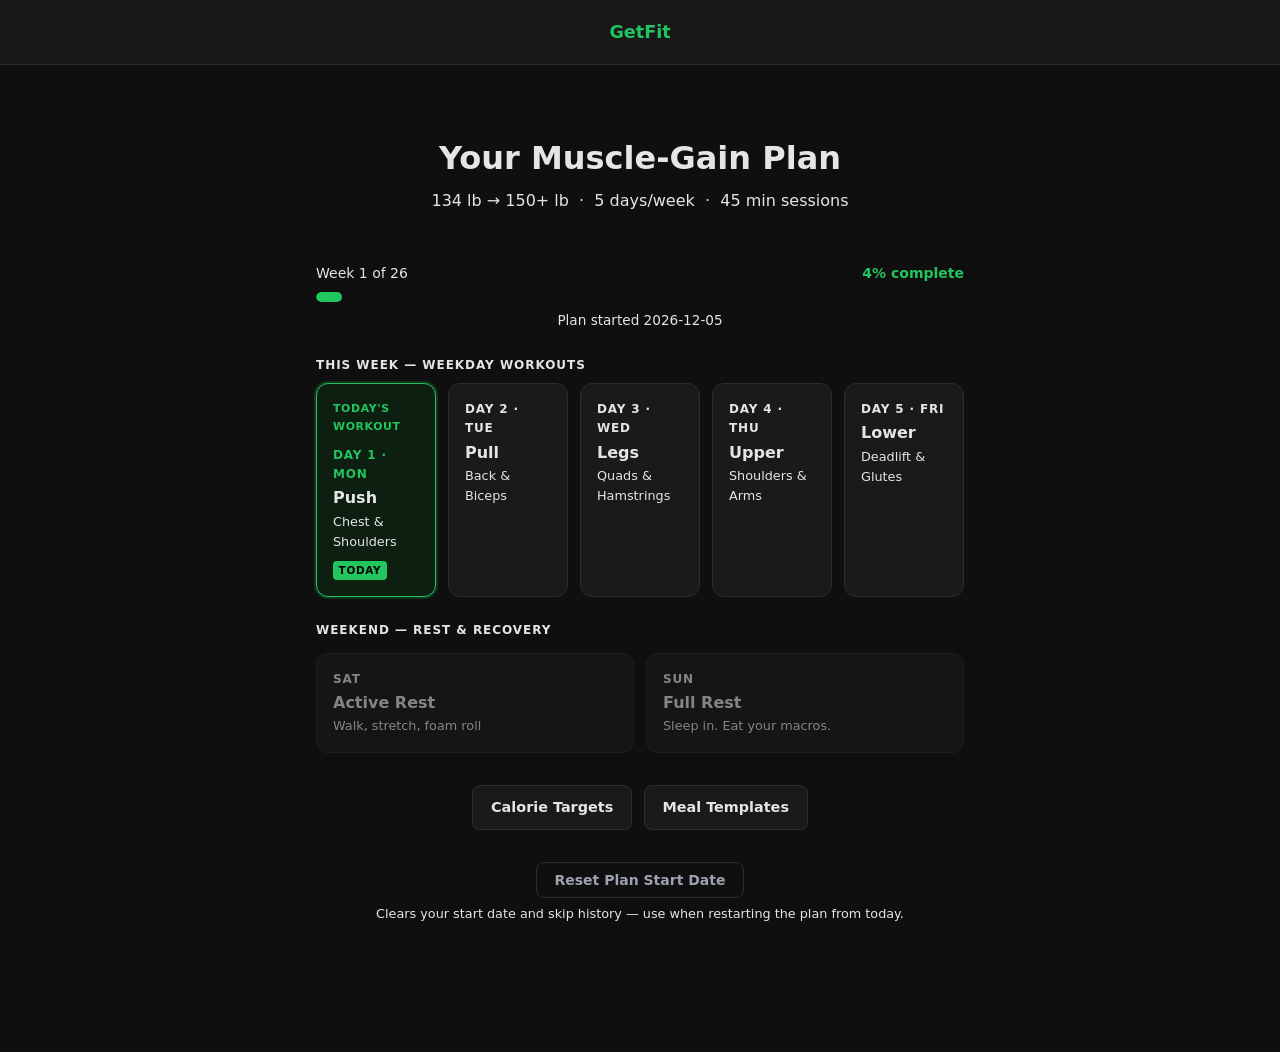
==== workouts/index.html @ 431357a0 "Merge pull request #1 from PrashantKrs/claude/muscle-gain-workout-plan-ra5Ww Muscle-gain workout pla" ====
<!DOCTYPE html>
<html lang="en">
<head>
  <meta charset="UTF-8">
  <meta name="viewport" content="width=device-width, initial-scale=1.0">
  <title>GetFit — Weekly Schedule</title>
  <link rel="stylesheet" href="../assets/style.css">
  <style>
    .hero {
      text-align: center;
      padding: 2.5rem 1rem 1.5rem;
    }
    .hero h1 {
      font-size: 2rem;
      font-weight: 800;
      margin: 0 0 .25rem;
    }
    .hero p {
      color: var(--text-muted);
      margin: 0;
    }
    .progress-section {
      max-width: 680px;
      margin: 1.5rem auto;
      padding: 0 1rem;
    }
    .progress-header {
      display: flex;
      justify-content: space-between;
      align-items: baseline;
      margin-bottom: .5rem;
      font-size: .875rem;
      color: var(--text-muted);
    }
    .progress-bar {
      background: var(--surface-2);
      border-radius: 999px;
      height: 10px;
      overflow: hidden;
    }
    .progress-fill {
      background: var(--accent);
      height: 100%;
      border-radius: 999px;
      transition: width .4s ease;
    }
    .week-label {
      font-size: .75rem;
      text-transform: uppercase;
      letter-spacing: .08em;
      color: var(--text-muted);
      font-weight: 600;
      max-width: 680px;
      margin: 1.5rem auto .5rem;
      padding: 0 1rem;
    }
    .week-grid {
      display: grid;
      grid-template-columns: repeat(5, 1fr);
      gap: .75rem;
      max-width: 680px;
      margin: 0 auto;
      padding: 0 1rem;
    }
    @media (max-width: 520px) {
      .week-grid {
        grid-template-columns: 1fr 1fr;
      }
    }
    .day-card {
      background: var(--surface);
      border: 1px solid var(--border);
      border-radius: 12px;
      padding: 1rem;
      text-decoration: none;
      color: var(--text);
      display: flex;
      flex-direction: column;
      gap: .25rem;
      transition: border-color .2s, transform .15s;
    }
    .day-card:hover {
      border-color: var(--accent);
      transform: translateY(-2px);
    }
    .day-card.today {
      border-color: var(--accent);
      box-shadow: 0 0 0 2px rgba(34,197,94,.2);
    }
    .day-card.today .card-day-num {
      color: var(--accent);
    }
    .day-card.rest-card {
      opacity: .55;
      cursor: default;
      pointer-events: none;
    }
    .card-day-num {
      font-size: .75rem;
      font-weight: 700;
      text-transform: uppercase;
      letter-spacing: .07em;
      color: var(--text-muted);
    }
    .card-day-name {
      font-size: 1rem;
      font-weight: 700;
      line-height: 1.2;
    }
    .card-split {
      font-size: .8rem;
      color: var(--text-muted);
    }
    .today-badge {
      display: inline-block;
      font-size: .65rem;
      font-weight: 700;
      text-transform: uppercase;
      letter-spacing: .07em;
      background: var(--accent);
      color: #000;
      border-radius: 4px;
      padding: .1rem .35rem;
      margin-top: .25rem;
      align-self: flex-start;
    }
    .weekend-grid {
      display: grid;
      grid-template-columns: 1fr 1fr;
      gap: .75rem;
      max-width: 680px;
      margin: .75rem auto 0;
      padding: 0 1rem;
    }
    .links-row {
      display: flex;
      gap: .75rem;
      flex-wrap: wrap;
      justify-content: center;
      max-width: 680px;
      margin: 2rem auto 0;
      padding: 0 1rem;
    }
    .links-row a {
      background: var(--surface);
      border: 1px solid var(--border);
      border-radius: 8px;
      padding: .6rem 1.1rem;
      color: var(--text);
      text-decoration: none;
      font-size: .9rem;
      font-weight: 600;
      transition: border-color .2s;
    }
    .links-row a:hover {
      border-color: var(--accent);
    }
    .reset-row {
      text-align: center;
      max-width: 680px;
      margin: 2rem auto 3rem;
      padding: 0 1rem;
    }
    .reset-row p {
      font-size: .8rem;
      color: var(--text-muted);
      margin: .4rem 0 0;
    }
    #plan-start-info {
      font-size: .85rem;
      color: var(--text-muted);
      text-align: center;
      margin: .5rem 0 0;
    }
  </style>
</head>
<body>

<nav class="site-nav" style="justify-content:center">
  <a class="nav-home" href="index.html" style="font-weight:800;font-size:1.1rem">GetFit</a>
</nav>

<div class="page">
  <div class="hero">
    <h1>Your Muscle-Gain Plan</h1>
    <p>134 lb → 150+ lb &nbsp;·&nbsp; 5 days/week &nbsp;·&nbsp; 45 min sessions</p>
  </div>

  <div class="progress-section">
    <div class="progress-header">
      <span id="progress-lbl">Week 1 of 26</span>
      <span style="color:var(--accent);font-weight:700">0% complete</span>
    </div>
    <div class="progress-bar"><div class="progress-fill" id="progress-fill" style="width:0%"></div></div>
    <p id="plan-start-info"></p>
  </div>

  <p class="week-label">This Week — Weekday Workouts</p>

  <div class="week-grid">
    <a class="day-card" data-day="1" href="day1-push.html">
      <span class="card-day-num">Day 1 · Mon</span>
      <span class="card-day-name">Push</span>
      <span class="card-split">Chest &amp; Shoulders</span>
    </a>
    <a class="day-card" data-day="2" href="day2-pull.html">
      <span class="card-day-num">Day 2 · Tue</span>
      <span class="card-day-name">Pull</span>
      <span class="card-split">Back &amp; Biceps</span>
    </a>
    <a class="day-card" data-day="3" href="day3-legs.html">
      <span class="card-day-num">Day 3 · Wed</span>
      <span class="card-day-name">Legs</span>
      <span class="card-split">Quads &amp; Hamstrings</span>
    </a>
    <a class="day-card" data-day="4" href="day4-upper.html">
      <span class="card-day-num">Day 4 · Thu</span>
      <span class="card-day-name">Upper</span>
      <span class="card-split">Shoulders &amp; Arms</span>
    </a>
    <a class="day-card" data-day="5" href="day5-lower.html">
      <span class="card-day-num">Day 5 · Fri</span>
      <span class="card-day-name">Lower</span>
      <span class="card-split">Deadlift &amp; Glutes</span>
    </a>
  </div>

  <p class="week-label">Weekend — Rest &amp; Recovery</p>
  <div class="weekend-grid">
    <div class="day-card rest-card">
      <span class="card-day-num">Sat</span>
      <span class="card-day-name">Active Rest</span>
      <span class="card-split">Walk, stretch, foam roll</span>
    </div>
    <div class="day-card rest-card">
      <span class="card-day-num">Sun</span>
      <span class="card-day-name">Full Rest</span>
      <span class="card-split">Sleep in. Eat your macros.</span>
    </div>
  </div>

  <div class="links-row">
    <a href="../nutrition/calorie-targets.html">Calorie Targets</a>
    <a href="../nutrition/meal-templates.html">Meal Templates</a>
  </div>

  <div class="reset-row">
    <button class="btn btn-ghost" id="btn-reset">Reset Plan Start Date</button>
    <p>Clears your start date and skip history — use when restarting the plan from today.</p>
  </div>
</div>

<script src="../assets/tracker.js"></script>
<script>
  (function () {
    var startKey = 'getfit_start_date';
    var skipKey  = 'getfit_skips';

    function todayISO() {
      return new Date().toISOString().slice(0, 10);
    }

    function getStart() {
      var s = localStorage.getItem(startKey);
      if (!s) { s = todayISO(); localStorage.setItem(startKey, s); }
      return s;
    }

    function getSkips() {
      try { return JSON.parse(localStorage.getItem(skipKey) || '[]'); } catch(e) { return []; }
    }

    function todayWorkoutDay() {
      var start = new Date(getStart() + 'T00:00:00');
      var now   = new Date(todayISO() + 'T00:00:00');
      var calDays = Math.floor((now - start) / 86400000);
      var effective = Math.max(0, calDays - getSkips().length);
      return (effective % 5) + 1;
    }

    function weeksElapsed() {
      var start = new Date(getStart() + 'T00:00:00');
      var now   = new Date(todayISO() + 'T00:00:00');
      return Math.floor((now - start) / (7 * 86400000)) + 1;
    }

    function initIndex() {
      var todayDay = todayWorkoutDay();
      var cards    = document.querySelectorAll('.day-card[data-day]');
      cards.forEach(function (card) {
        if (parseInt(card.getAttribute('data-day'), 10) === todayDay) {
          card.classList.add('today');
          var badge = document.createElement('span');
          badge.className = 'today-badge';
          badge.textContent = 'Today';
          card.appendChild(badge);
        }
      });

      // Progress bar — based on weeks (26-week plan)
      var week  = Math.min(weeksElapsed(), 26);
      var pct   = Math.round((week / 26) * 100);
      var fill  = document.getElementById('progress-fill');
      var lbl   = document.getElementById('progress-lbl');
      var pctEl = document.querySelector('.progress-header span:last-child');
      if (fill) fill.style.width = pct + '%';
      if (lbl)  lbl.textContent  = 'Week ' + week + ' of 26';
      if (pctEl) pctEl.textContent = pct + '% complete';

      // Start date info
      var info = document.getElementById('plan-start-info');
      if (info) {
        var start = getStart();
        var skips = getSkips();
        var parts = ['Plan started ' + start];
        if (skips.length > 0) parts.push(skips.length + ' day(s) skipped');
        info.textContent = parts.join(' · ');
      }
    }

    document.getElementById('btn-reset').addEventListener('click', function () {
      if (confirm('Reset plan start date to today? This clears all skips too.')) {
        localStorage.removeItem(startKey);
        localStorage.removeItem(skipKey);
        location.reload();
      }
    });

    if (document.readyState === 'loading') {
      document.addEventListener('DOMContentLoaded', initIndex);
    } else {
      initIndex();
    }
  })();
</script>
</body>
</html>
---- assets/style.css ----
/* GetFit — Dark Theme */
:root {
  --bg: #0f0f0f; --surface: #1a1a1a; --surface2: #242424;
  --border: #2d2d2d; --text: #e5e5e5; --muted: #9ca3af;
  --accent: #22c55e; --accent2: #3b82f6; --danger: #ef4444;
  --warning: #f59e0b; --radius: 12px;
  --font: system-ui, -apple-system, BlinkMacSystemFont, 'Segoe UI', sans-serif;
}

*, *::before, *::after { box-sizing: border-box; margin: 0; padding: 0; }
body { background: var(--bg); color: var(--text); font-family: var(--font); line-height: 1.6; min-height: 100vh; }
img { max-width: 100%; display: block; }
a { color: var(--accent2); }
button { cursor: pointer; font-family: inherit; border: none; }

/* Nav */
.site-nav {
  position: sticky; top: 0; z-index: 100;
  background: rgba(26,26,26,0.96);
  border-bottom: 1px solid var(--border);
  display: flex; align-items: center; justify-content: space-between;
  padding: 12px 20px; backdrop-filter: blur(8px);
}
.site-nav a { color: var(--text); text-decoration: none; font-size: 0.875rem; padding: 6px 12px; border-radius: 6px; transition: background 0.15s; }
.site-nav a:hover { background: var(--surface2); }
.site-nav .nav-home { color: var(--accent); font-weight: 700; }
.site-nav .nav-prev, .site-nav .nav-next { color: var(--muted); }

/* Layout */
.page { max-width: 920px; margin: 0 auto; padding: 28px 16px 80px; }

/* Day Header */
.day-header { margin-bottom: 28px; }
.day-badge { display: inline-flex; align-items: center; gap: 8px; background: var(--surface); border: 1px solid var(--border); border-radius: 999px; padding: 4px 14px; font-size: 0.75rem; color: var(--muted); margin-bottom: 10px; text-transform: uppercase; letter-spacing: 0.06em; }
.day-header h1 { font-size: clamp(1.5rem, 4vw, 2rem); font-weight: 800; line-height: 1.1; }
.day-header h1 em { color: var(--accent); font-style: normal; }
.day-stats { display: flex; gap: 10px; flex-wrap: wrap; margin-top: 14px; }
.stat-chip { background: var(--surface); border: 1px solid var(--border); border-radius: 8px; padding: 9px 14px; font-size: 0.82rem; }
.stat-chip strong { display: block; font-size: 1.1rem; color: var(--accent); font-weight: 800; }

/* Muscle Map */
.muscle-map { background: var(--surface); border: 1px solid var(--border); border-radius: var(--radius); padding: 18px; margin-bottom: 28px; }
.muscle-map-title { font-size: 0.72rem; text-transform: uppercase; letter-spacing: 0.1em; color: var(--muted); margin-bottom: 14px; }
.muscle-figures { display: flex; gap: 24px; justify-content: center; flex-wrap: wrap; align-items: flex-start; }
.muscle-figure { text-align: center; }
.muscle-figure figcaption { font-size: 0.68rem; color: var(--muted); margin-top: 6px; text-transform: uppercase; letter-spacing: 0.08em; }
.muscle-figures svg { width: 120px; height: auto; }
.muscle-legend { display: flex; gap: 18px; justify-content: center; margin-top: 12px; font-size: 0.75rem; color: var(--muted); }
.ldot { width: 9px; height: 9px; border-radius: 50%; display: inline-block; margin-right: 4px; vertical-align: middle; }

/* Section Header */
.section-hd { font-size: 0.72rem; text-transform: uppercase; letter-spacing: 0.1em; color: var(--muted); margin-bottom: 14px; padding-bottom: 8px; border-bottom: 1px solid var(--border); }

/* Exercise Card */
.exercise-card { background: var(--surface); border: 1px solid var(--border); border-radius: var(--radius); padding: 18px; margin-bottom: 14px; transition: border-color 0.2s; }
.exercise-card.completed { border-color: var(--accent); background: #0d1f10; }
.exercise-header { display: flex; align-items: flex-start; justify-content: space-between; gap: 10px; margin-bottom: 14px; }
.exercise-header h3 { font-size: 1rem; font-weight: 700; }
.exercise-meta { background: var(--surface2); border: 1px solid var(--border); border-radius: 6px; padding: 4px 10px; font-size: 0.72rem; color: var(--muted); white-space: nowrap; flex-shrink: 0; line-height: 1.5; }
.exercise-body { display: grid; grid-template-columns: 220px 1fr; gap: 16px; }
@media (max-width: 600px) { .exercise-body { grid-template-columns: 1fr; } }
.exercise-demo { border-radius: 8px; overflow: hidden; background: var(--surface2); border: 1px solid var(--border); display: flex; flex-direction: column; }
.exercise-demo img { width: 100%; height: 160px; object-fit: cover; }
.exercise-demo figcaption { padding: 7px 10px; font-size: 0.72rem; border-top: 1px solid var(--border); }
.exercise-info { display: flex; flex-direction: column; gap: 10px; }
.muscles-line { font-size: 0.82rem; line-height: 1.6; }
.muscles-line .label { color: var(--muted); font-size: 0.68rem; text-transform: uppercase; letter-spacing: 0.06em; display: block; margin-bottom: 2px; }
.cue { font-size: 0.875rem; line-height: 1.65; background: var(--surface2); border-left: 3px solid var(--accent); padding: 10px 12px; border-radius: 0 6px 6px 0; flex: 1; }

/* Substitutes */
.substitutes { margin-top: 12px; border-top: 1px solid var(--border); padding-top: 10px; }
.substitutes summary { cursor: pointer; font-size: 0.75rem; color: var(--accent2); list-style: none; user-select: none; }
.substitutes summary::-webkit-details-marker { display: none; }
.substitutes-body { margin-top: 10px; display: flex; flex-direction: column; gap: 7px; }
.sub-item { background: var(--surface2); border: 1px solid var(--border); border-radius: 6px; padding: 9px 12px; font-size: 0.8rem; }
.sub-item strong { color: var(--accent2); display: block; margin-bottom: 2px; }
.sub-item span { color: var(--muted); }

/* Set Log */
.set-log { margin-top: 14px; }
.set-log-title { font-size: 0.68rem; text-transform: uppercase; letter-spacing: 0.08em; color: var(--muted); margin-bottom: 7px; }
.set-rows { display: flex; flex-direction: column; gap: 5px; }
.set-row { display: flex; align-items: center; gap: 10px; background: var(--surface2); border: 1px solid var(--border); border-radius: 7px; padding: 9px 12px; transition: all 0.15s; }
.set-row.done { border-color: var(--accent); background: #0d1f10; }
.set-row input[type="checkbox"] { width: 17px; height: 17px; accent-color: var(--accent); cursor: pointer; flex-shrink: 0; }
.set-num { font-size: 0.8rem; font-weight: 700; min-width: 42px; color: var(--muted); }
.set-reps-lbl { font-size: 0.8rem; color: var(--text); flex: 1; }
.weight-wrap { display: flex; align-items: center; gap: 5px; margin-left: auto; }
.weight-wrap input[type="number"] { width: 64px; background: var(--surface); border: 1px solid var(--border); color: var(--text); border-radius: 6px; padding: 4px 7px; text-align: right; font-size: 0.875rem; font-family: inherit; }
.weight-wrap input[type="number"]:focus { outline: none; border-color: var(--accent); }
.weight-wrap .unit { font-size: 0.72rem; color: var(--muted); }

/* Nutrition */
.nutrition-details { margin-top: 36px; background: var(--surface); border: 1px solid var(--border); border-radius: var(--radius); }
.nutrition-details summary { cursor: pointer; list-style: none; display: flex; align-items: center; justify-content: space-between; padding: 14px 18px; font-weight: 600; font-size: 0.92rem; user-select: none; }
.nutrition-details summary::-webkit-details-marker { display: none; }
.nutrition-details summary::after { content: '▼'; font-size: 0.68rem; color: var(--muted); transition: transform 0.2s; }
.nutrition-details[open] summary::after { transform: rotate(180deg); }
.nutrition-details[open] summary { border-bottom: 1px solid var(--border); }
.nutrition-body { padding: 18px; }
.macro-row { display: flex; gap: 9px; flex-wrap: wrap; margin-bottom: 20px; }
.macro-chip { flex: 1; min-width: 80px; text-align: center; background: var(--surface2); border: 1px solid var(--border); border-radius: 8px; padding: 11px; }
.macro-chip .mv { font-size: 1.4rem; font-weight: 800; color: var(--accent); display: block; line-height: 1; }
.macro-chip .ml { font-size: 0.68rem; color: var(--muted); text-transform: uppercase; letter-spacing: 0.06em; display: block; margin-top: 3px; }
.meal-table { display: flex; flex-direction: column; }
.meal-row { display: grid; grid-template-columns: 110px 1fr 90px; gap: 10px; align-items: start; padding: 10px 0; border-bottom: 1px solid var(--border); font-size: 0.83rem; }
.meal-row:last-child { border-bottom: none; }
.meal-time { color: var(--accent2); font-weight: 600; font-size: 0.76rem; }
.meal-kcal { text-align: right; color: var(--muted); font-size: 0.74rem; }
.nutrition-note { font-size: 0.8rem; color: var(--muted); margin-top: 14px; line-height: 1.5; }

/* Action Bar */
.action-bar { display: flex; gap: 9px; flex-wrap: wrap; margin-top: 36px; }
.btn { display: inline-flex; align-items: center; gap: 7px; padding: 9px 18px; border-radius: 8px; font-weight: 600; font-size: 0.875rem; border: 1px solid transparent; transition: all 0.15s; cursor: pointer; font-family: inherit; }
.btn-danger { background: #7f1d1d; color: #fca5a5; border-color: #991b1b; }
.btn-danger:hover { background: #991b1b; }
.btn-ghost { background: transparent; color: var(--muted); border-color: var(--border); text-decoration: none; }
.btn-ghost:hover { background: var(--surface2); color: var(--text); }
.skip-notice { background: #1c1007; border: 1px solid var(--warning); border-radius: 8px; padding: 11px 16px; margin-top: 10px; color: var(--warning); font-size: 0.83rem; display: none; }
.skip-notice.show { display: block; }

/* Index */
.index-hero { text-align: center; padding: 36px 16px 24px; }
.index-hero h1 { font-size: clamp(1.8rem, 5vw, 2.6rem); font-weight: 900; }
.index-hero h1 em { color: var(--accent); font-style: normal; }
.index-hero p { color: var(--muted); margin-top: 8px; }
.progress-card { max-width: 480px; margin: 20px auto 36px; background: var(--surface); border: 1px solid var(--border); border-radius: var(--radius); padding: 16px 20px; }
.progress-labels { display: flex; justify-content: space-between; font-size: 0.8rem; color: var(--muted); margin-bottom: 7px; }
.progress-bg { background: var(--surface2); border-radius: 999px; height: 7px; overflow: hidden; }
.progress-fill { height: 100%; background: var(--accent); border-radius: 999px; transition: width 0.5s; }
.reset-link { font-size: 0.75rem; color: var(--muted); cursor: pointer; margin-top: 8px; display: inline-block; }
.reset-link:hover { color: var(--text); }
.week-grid { display: grid; grid-template-columns: repeat(auto-fill, minmax(240px, 1fr)); gap: 12px; }
.day-card { background: var(--surface); border: 1px solid var(--border); border-radius: var(--radius); padding: 18px; text-decoration: none; color: var(--text); display: block; transition: border-color 0.2s, transform 0.1s; }
.day-card:hover { border-color: #4b5563; transform: translateY(-1px); }
.day-card.today { border-color: var(--accent); background: #0d1f10; }
.day-card.rest { opacity: 0.5; cursor: default; pointer-events: none; }
.card-weekday { font-size: 0.68rem; text-transform: uppercase; letter-spacing: 0.08em; color: var(--muted); margin-bottom: 5px; }
.card-title { font-size: 0.98rem; font-weight: 700; margin-bottom: 3px; }
.card-focus { font-size: 0.8rem; color: var(--muted); margin-bottom: 10px; }
.muscle-tags { display: flex; flex-wrap: wrap; gap: 4px; }
.tag { background: var(--surface2); border: 1px solid var(--border); border-radius: 999px; padding: 2px 9px; font-size: 0.68rem; color: var(--muted); }
.tag.p { background: #0f2a18; border-color: #22c55e55; color: #86efac; }
.today-lbl { font-size: 0.68rem; font-weight: 700; color: var(--accent); text-transform: uppercase; letter-spacing: 0.06em; margin-bottom: 7px; display: block; }

/* Nutrition Pages */
.card-block { background: var(--surface); border: 1px solid var(--border); border-radius: var(--radius); padding: 20px; margin-bottom: 18px; }
.card-block h2 { font-size: 0.98rem; font-weight: 700; margin-bottom: 14px; }
.info-table { width: 100%; border-collapse: collapse; font-size: 0.875rem; }
.info-table th, .info-table td { padding: 10px 14px; text-align: left; border-bottom: 1px solid var(--border); }
.info-table th { color: var(--muted); font-size: 0.72rem; text-transform: uppercase; letter-spacing: 0.06em; }
.info-table tr:last-child td { border-bottom: none; }
.hl td { color: var(--accent); font-weight: 700; }

/* Rest/Recovery */
.rest-banner { background: linear-gradient(135deg,#0a1220,#0a1f12); border: 1px solid var(--accent2); border-radius: var(--radius); padding: 36px; text-align: center; margin-bottom: 28px; }
.rest-banner h1 { font-size: 1.8rem; font-weight: 800; margin-bottom: 8px; }
.rest-banner p { color: var(--muted); }

/* Utility */
.mt-4 { margin-top: 16px; } .mb-4 { margin-bottom: 16px; }
.text-muted { color: var(--muted); } .text-accent { color: var(--accent); }
.text-sm { font-size: 0.83rem; }
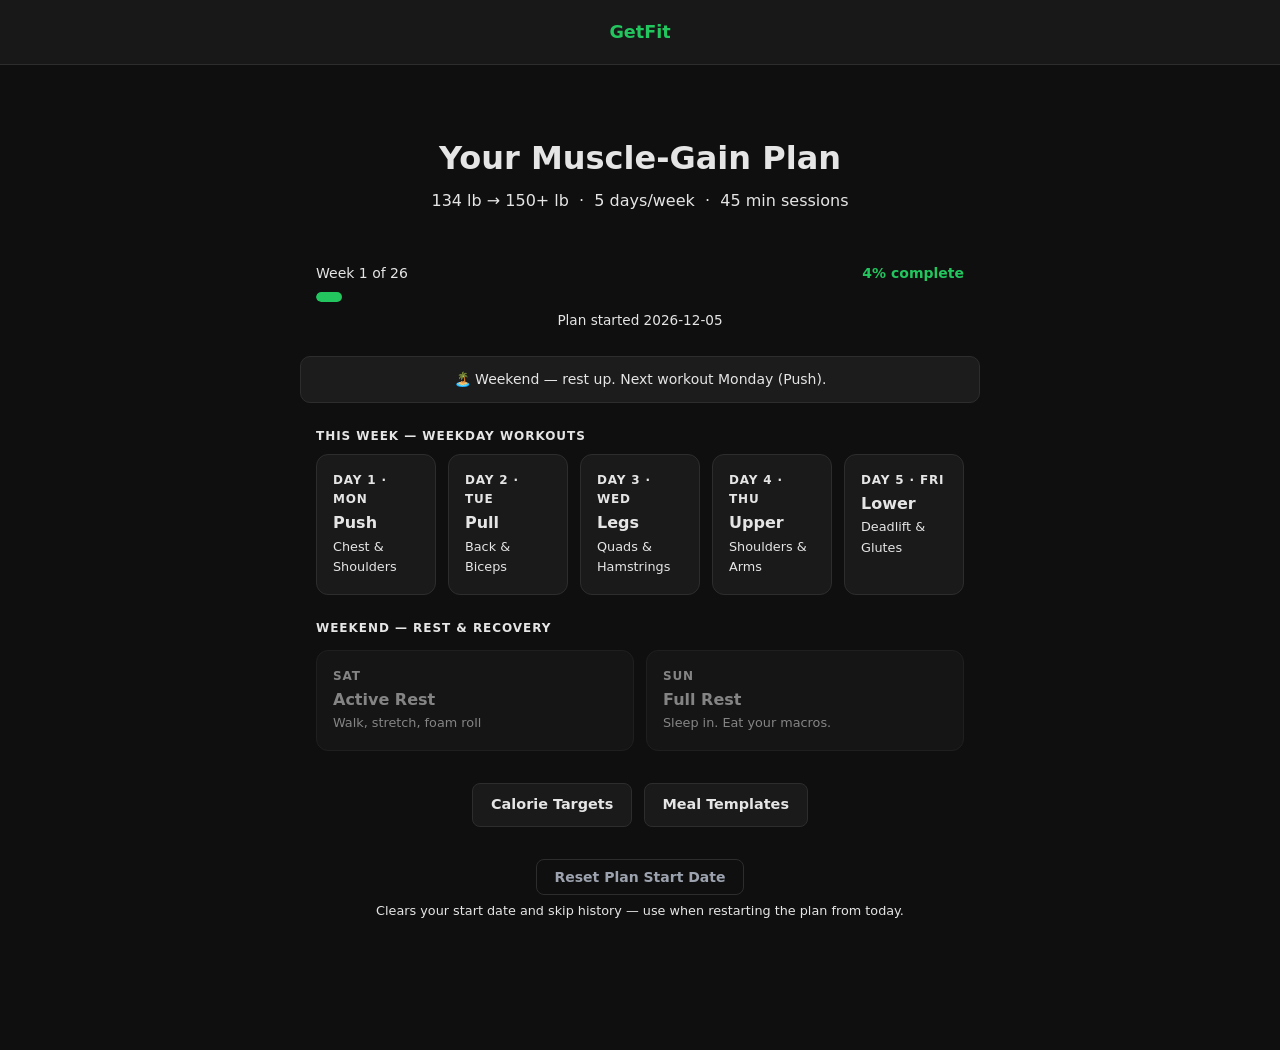
==== commit 289886e5: "fix: calendar-aware day detection + skip-to-tomorrow + daily GitHub Action - todayWorkoutDay() now u" ====
--- a/workouts/index.html
+++ b/workouts/index.html
@@ -6,172 +6,37 @@
   <title>GetFit — Weekly Schedule</title>
   <link rel="stylesheet" href="../assets/style.css">
   <style>
-    .hero {
-      text-align: center;
-      padding: 2.5rem 1rem 1.5rem;
-    }
-    .hero h1 {
-      font-size: 2rem;
-      font-weight: 800;
-      margin: 0 0 .25rem;
-    }
-    .hero p {
-      color: var(--text-muted);
-      margin: 0;
-    }
-    .progress-section {
-      max-width: 680px;
-      margin: 1.5rem auto;
-      padding: 0 1rem;
-    }
-    .progress-header {
-      display: flex;
-      justify-content: space-between;
-      align-items: baseline;
-      margin-bottom: .5rem;
-      font-size: .875rem;
-      color: var(--text-muted);
-    }
-    .progress-bar {
-      background: var(--surface-2);
-      border-radius: 999px;
-      height: 10px;
-      overflow: hidden;
-    }
-    .progress-fill {
-      background: var(--accent);
-      height: 100%;
-      border-radius: 999px;
-      transition: width .4s ease;
-    }
-    .week-label {
-      font-size: .75rem;
-      text-transform: uppercase;
-      letter-spacing: .08em;
-      color: var(--text-muted);
-      font-weight: 600;
-      max-width: 680px;
-      margin: 1.5rem auto .5rem;
-      padding: 0 1rem;
-    }
-    .week-grid {
-      display: grid;
-      grid-template-columns: repeat(5, 1fr);
-      gap: .75rem;
-      max-width: 680px;
-      margin: 0 auto;
-      padding: 0 1rem;
-    }
-    @media (max-width: 520px) {
-      .week-grid {
-        grid-template-columns: 1fr 1fr;
-      }
-    }
-    .day-card {
-      background: var(--surface);
-      border: 1px solid var(--border);
-      border-radius: 12px;
-      padding: 1rem;
-      text-decoration: none;
-      color: var(--text);
-      display: flex;
-      flex-direction: column;
-      gap: .25rem;
-      transition: border-color .2s, transform .15s;
-    }
-    .day-card:hover {
-      border-color: var(--accent);
-      transform: translateY(-2px);
-    }
-    .day-card.today {
-      border-color: var(--accent);
-      box-shadow: 0 0 0 2px rgba(34,197,94,.2);
-    }
-    .day-card.today .card-day-num {
-      color: var(--accent);
-    }
-    .day-card.rest-card {
-      opacity: .55;
-      cursor: default;
-      pointer-events: none;
-    }
-    .card-day-num {
-      font-size: .75rem;
-      font-weight: 700;
-      text-transform: uppercase;
-      letter-spacing: .07em;
-      color: var(--text-muted);
-    }
-    .card-day-name {
-      font-size: 1rem;
-      font-weight: 700;
-      line-height: 1.2;
-    }
-    .card-split {
-      font-size: .8rem;
-      color: var(--text-muted);
-    }
-    .today-badge {
-      display: inline-block;
-      font-size: .65rem;
-      font-weight: 700;
-      text-transform: uppercase;
-      letter-spacing: .07em;
-      background: var(--accent);
-      color: #000;
-      border-radius: 4px;
-      padding: .1rem .35rem;
-      margin-top: .25rem;
-      align-self: flex-start;
-    }
-    .weekend-grid {
-      display: grid;
-      grid-template-columns: 1fr 1fr;
-      gap: .75rem;
-      max-width: 680px;
-      margin: .75rem auto 0;
-      padding: 0 1rem;
-    }
-    .links-row {
-      display: flex;
-      gap: .75rem;
-      flex-wrap: wrap;
-      justify-content: center;
-      max-width: 680px;
-      margin: 2rem auto 0;
-      padding: 0 1rem;
-    }
-    .links-row a {
-      background: var(--surface);
-      border: 1px solid var(--border);
-      border-radius: 8px;
-      padding: .6rem 1.1rem;
-      color: var(--text);
-      text-decoration: none;
-      font-size: .9rem;
-      font-weight: 600;
-      transition: border-color .2s;
-    }
-    .links-row a:hover {
-      border-color: var(--accent);
-    }
-    .reset-row {
-      text-align: center;
-      max-width: 680px;
-      margin: 2rem auto 3rem;
-      padding: 0 1rem;
-    }
-    .reset-row p {
-      font-size: .8rem;
-      color: var(--text-muted);
-      margin: .4rem 0 0;
-    }
-    #plan-start-info {
-      font-size: .85rem;
-      color: var(--text-muted);
-      text-align: center;
-      margin: .5rem 0 0;
-    }
+    .hero{text-align:center;padding:2.5rem 1rem 1.5rem}
+    .hero h1{font-size:2rem;font-weight:800;margin:0 0 .25rem}
+    .hero p{color:var(--text-muted);margin:0}
+    .progress-section{max-width:680px;margin:1.5rem auto;padding:0 1rem}
+    .progress-header{display:flex;justify-content:space-between;align-items:baseline;margin-bottom:.5rem;font-size:.875rem;color:var(--text-muted)}
+    .progress-bar{background:var(--surface-2);border-radius:999px;height:10px;overflow:hidden}
+    .progress-fill{background:var(--accent);height:100%;border-radius:999px;transition:width .4s ease}
+    .week-label{font-size:.75rem;text-transform:uppercase;letter-spacing:.08em;color:var(--text-muted);font-weight:600;max-width:680px;margin:1.5rem auto .5rem;padding:0 1rem}
+    .week-grid{display:grid;grid-template-columns:repeat(5,1fr);gap:.75rem;max-width:680px;margin:0 auto;padding:0 1rem}
+    @media(max-width:520px){.week-grid{grid-template-columns:1fr 1fr}}
+    .day-card{background:var(--surface);border:1px solid var(--border);border-radius:12px;padding:1rem;text-decoration:none;color:var(--text);display:flex;flex-direction:column;gap:.25rem;transition:border-color .2s,transform .15s}
+    .day-card:hover{border-color:var(--accent);transform:translateY(-2px)}
+    .day-card.today{border-color:var(--accent);box-shadow:0 0 0 2px rgba(34,197,94,.2)}
+    .day-card.today .card-day-num{color:var(--accent)}
+    .day-card.rest-card{opacity:.55;cursor:default;pointer-events:none}
+    .card-day-num{font-size:.75rem;font-weight:700;text-transform:uppercase;letter-spacing:.07em;color:var(--text-muted)}
+    .card-day-name{font-size:1rem;font-weight:700;line-height:1.2}
+    .card-split{font-size:.8rem;color:var(--text-muted)}
+    .today-badge{display:inline-block;font-size:.65rem;font-weight:700;text-transform:uppercase;letter-spacing:.07em;background:var(--accent);color:#000;border-radius:4px;padding:.1rem .35rem;margin-top:.25rem;align-self:flex-start}
+    .next-badge{display:inline-block;font-size:.65rem;font-weight:700;text-transform:uppercase;letter-spacing:.07em;background:#1d4ed8;color:#fff;border-radius:4px;padding:.1rem .35rem;margin-top:.25rem;align-self:flex-start}
+    .weekend-grid{display:grid;grid-template-columns:1fr 1fr;gap:.75rem;max-width:680px;margin:.75rem auto 0;padding:0 1rem}
+    .links-row{display:flex;gap:.75rem;flex-wrap:wrap;justify-content:center;max-width:680px;margin:2rem auto 0;padding:0 1rem}
+    .links-row a{background:var(--surface);border:1px solid var(--border);border-radius:8px;padding:.6rem 1.1rem;color:var(--text);text-decoration:none;font-size:.9rem;font-weight:600;transition:border-color .2s}
+    .links-row a:hover{border-color:var(--accent)}
+    .reset-row{text-align:center;max-width:680px;margin:2rem auto 3rem;padding:0 1rem}
+    .reset-row p{font-size:.8rem;color:var(--text-muted);margin:.4rem 0 0}
+    #plan-start-info{font-size:.85rem;color:var(--text-muted);text-align:center;margin:.5rem 0 0}
+    .skip-banner{display:none;max-width:680px;margin:.75rem auto 0;padding:.7rem 1rem;background:#1c1c1c;border:1px solid #f59e0b;border-radius:10px;color:#f59e0b;font-size:.875rem;font-weight:500}
+    .skip-banner.show{display:block}
+    .rest-banner{display:none;max-width:680px;margin:.75rem auto 0;padding:.7rem 1rem;background:#1c1c1c;border:1px solid var(--border);border-radius:10px;color:var(--text-muted);font-size:.875rem}
+    .rest-banner.show{display:block}
   </style>
 </head>
 <body>
@@ -189,10 +54,14 @@
   <div class="progress-section">
     <div class="progress-header">
       <span id="progress-lbl">Week 1 of 26</span>
-      <span style="color:var(--accent);font-weight:700">0% complete</span>
+      <span id="progress-pct" style="color:var(--accent);font-weight:700">0% complete</span>
     </div>
     <div class="progress-bar"><div class="progress-fill" id="progress-fill" style="width:0%"></div></div>
     <p id="plan-start-info"></p>
+  </div>
+
+  <div class="skip-banner" id="skip-banner"></div>
+  <div class="rest-banner" id="rest-banner">🏝️ Weekend — rest up. Next workout Monday (Push).
   </div>
 
   <p class="week-label">This Week — Weekday Workouts</p>
@@ -252,86 +121,97 @@
 
 <script src="../assets/tracker.js"></script>
 <script>
-  (function () {
-    var startKey = 'getfit_start_date';
-    var skipKey  = 'getfit_skips';
-
-    function todayISO() {
-      return new Date().toISOString().slice(0, 10);
-    }
-
-    function getStart() {
-      var s = localStorage.getItem(startKey);
-      if (!s) { s = todayISO(); localStorage.setItem(startKey, s); }
-      return s;
-    }
-
-    function getSkips() {
-      try { return JSON.parse(localStorage.getItem(skipKey) || '[]'); } catch(e) { return []; }
-    }
-
-    function todayWorkoutDay() {
-      var start = new Date(getStart() + 'T00:00:00');
-      var now   = new Date(todayISO() + 'T00:00:00');
-      var calDays = Math.floor((now - start) / 86400000);
-      var effective = Math.max(0, calDays - getSkips().length);
-      return (effective % 5) + 1;
-    }
-
-    function weeksElapsed() {
-      var start = new Date(getStart() + 'T00:00:00');
-      var now   = new Date(todayISO() + 'T00:00:00');
-      return Math.floor((now - start) / (7 * 86400000)) + 1;
-    }
-
-    function initIndex() {
-      var todayDay = todayWorkoutDay();
-      var cards    = document.querySelectorAll('.day-card[data-day]');
-      cards.forEach(function (card) {
-        if (parseInt(card.getAttribute('data-day'), 10) === todayDay) {
-          card.classList.add('today');
-          var badge = document.createElement('span');
-          badge.className = 'today-badge';
-          badge.textContent = 'Today';
-          card.appendChild(badge);
-        }
-      });
-
-      // Progress bar — based on weeks (26-week plan)
-      var week  = Math.min(weeksElapsed(), 26);
-      var pct   = Math.round((week / 26) * 100);
-      var fill  = document.getElementById('progress-fill');
-      var lbl   = document.getElementById('progress-lbl');
-      var pctEl = document.querySelector('.progress-header span:last-child');
-      if (fill) fill.style.width = pct + '%';
-      if (lbl)  lbl.textContent  = 'Week ' + week + ' of 26';
-      if (pctEl) pctEl.textContent = pct + '% complete';
-
-      // Start date info
-      var info = document.getElementById('plan-start-info');
-      if (info) {
-        var start = getStart();
-        var skips = getSkips();
-        var parts = ['Plan started ' + start];
-        if (skips.length > 0) parts.push(skips.length + ' day(s) skipped');
-        info.textContent = parts.join(' · ');
+(function () {
+  var DAY_NAMES    = ['','Push','Pull','Legs','Upper','Lower'];
+  var DAY_SUBS     = ['','Chest & Shoulders','Back & Biceps','Quads & Hamstrings','Shoulders & Arms','Deadlift & Glutes'];
+  var DAY_FILES    = ['','day1-push.html','day2-pull.html','day3-legs.html','day4-upper.html','day5-lower.html'];
+  var WEEKDAY_NAMES= ['','Monday','Tuesday','Wednesday','Thursday','Friday'];
+
+  var KEY_START = 'getfit_start_date';
+  var KEY_SKIPS = 'getfit_skips';
+
+  function todayISO() { return new Date().toISOString().slice(0,10); }
+  function getStart() { var s=localStorage.getItem(KEY_START); if(!s){s=todayISO();localStorage.setItem(KEY_START,s);} return s; }
+  function getSkips() { try{return JSON.parse(localStorage.getItem(KEY_SKIPS)||'[]');}catch(e){return[];} }
+
+  function weeksElapsed() {
+    var start = new Date(getStart()+'T00:00:00');
+    var now   = new Date(todayISO()+'T00:00:00');
+    return Math.floor((now-start)/(7*86400000))+1;
+  }
+
+  function initIndex() {
+    var dow    = new Date().getDay(); // 0=Sun 1=Mon…5=Fri 6=Sat
+    var today  = todayISO();
+    var skips  = getSkips();
+    var skippedToday = skips.indexOf(today) !== -1;
+    var isWeekend    = (dow === 0 || dow === 6);
+
+    // Progress bar (26-week plan from start date)
+    var week = Math.min(weeksElapsed(), 26);
+    var pct  = Math.round((week/26)*100);
+    var fill = document.getElementById('progress-fill');
+    var lbl  = document.getElementById('progress-lbl');
+    var pctEl= document.getElementById('progress-pct');
+    if(fill)  fill.style.width = pct+'%';
+    if(lbl)   lbl.textContent  = 'Week '+week+' of 26';
+    if(pctEl) pctEl.textContent = pct+'% complete';
+
+    // Start date info
+    var info = document.getElementById('plan-start-info');
+    if(info) {
+      var parts = ['Plan started '+getStart()];
+      if(skips.length) parts.push(skips.length+' day(s) skipped');
+      info.textContent = parts.join(' · ');
+    }
+
+    // Weekend banner
+    if(isWeekend) {
+      document.getElementById('rest-banner').classList.add('show');
+      return;
+    }
+
+    // Today’s workout day (1-5) or next if skipped
+    var todayDay = skippedToday ? (dow >= 5 ? 1 : dow+1) : dow;
+
+    // Highlight cards
+    var cards = document.querySelectorAll('.day-card[data-day]');
+    for(var i=0;i<cards.length;i++) {
+      var card = cards[i];
+      var cardDay = parseInt(card.getAttribute('data-day'),10);
+      if(cardDay === dow && !skippedToday) {
+        card.classList.add('today');
+        var badge = document.createElement('span');
+        badge.className = 'today-badge';
+        badge.textContent = 'Today';
+        card.appendChild(badge);
+      } else if(cardDay === todayDay && skippedToday) {
+        card.classList.add('today');
+        var next = document.createElement('span');
+        next.className = 'next-badge';
+        next.textContent = 'Next Up';
+        card.appendChild(next);
       }
     }
 
-    document.getElementById('btn-reset').addEventListener('click', function () {
-      if (confirm('Reset plan start date to today? This clears all skips too.')) {
-        localStorage.removeItem(startKey);
-        localStorage.removeItem(skipKey);
-        location.reload();
-      }
-    });
-
-    if (document.readyState === 'loading') {
-      document.addEventListener('DOMContentLoaded', initIndex);
-    } else {
-      initIndex();
-    }
-  })();
+    // Skip banner
+    if(skippedToday) {
+      var skippedName = DAY_NAMES[dow] || 'workout';
+      var nextDay     = dow >= 5 ? 1 : dow+1;
+      var nextName    = DAY_NAMES[nextDay];
+      var nextWeekday = WEEKDAY_NAMES[nextDay];
+      var banner = document.getElementById('skip-banner');
+      banner.textContent = '⏭️ '+WEEKDAY_NAMES[dow]+'’s '+skippedName+' skipped — next up: '+nextName+' ('+nextWeekday+')';
+      banner.classList.add('show');
+    }
+  }
+
+  if(document.readyState==='loading') {
+    document.addEventListener('DOMContentLoaded', initIndex);
+  } else {
+    initIndex();
+  }
+}());
 </script>
 </body>
 </html>
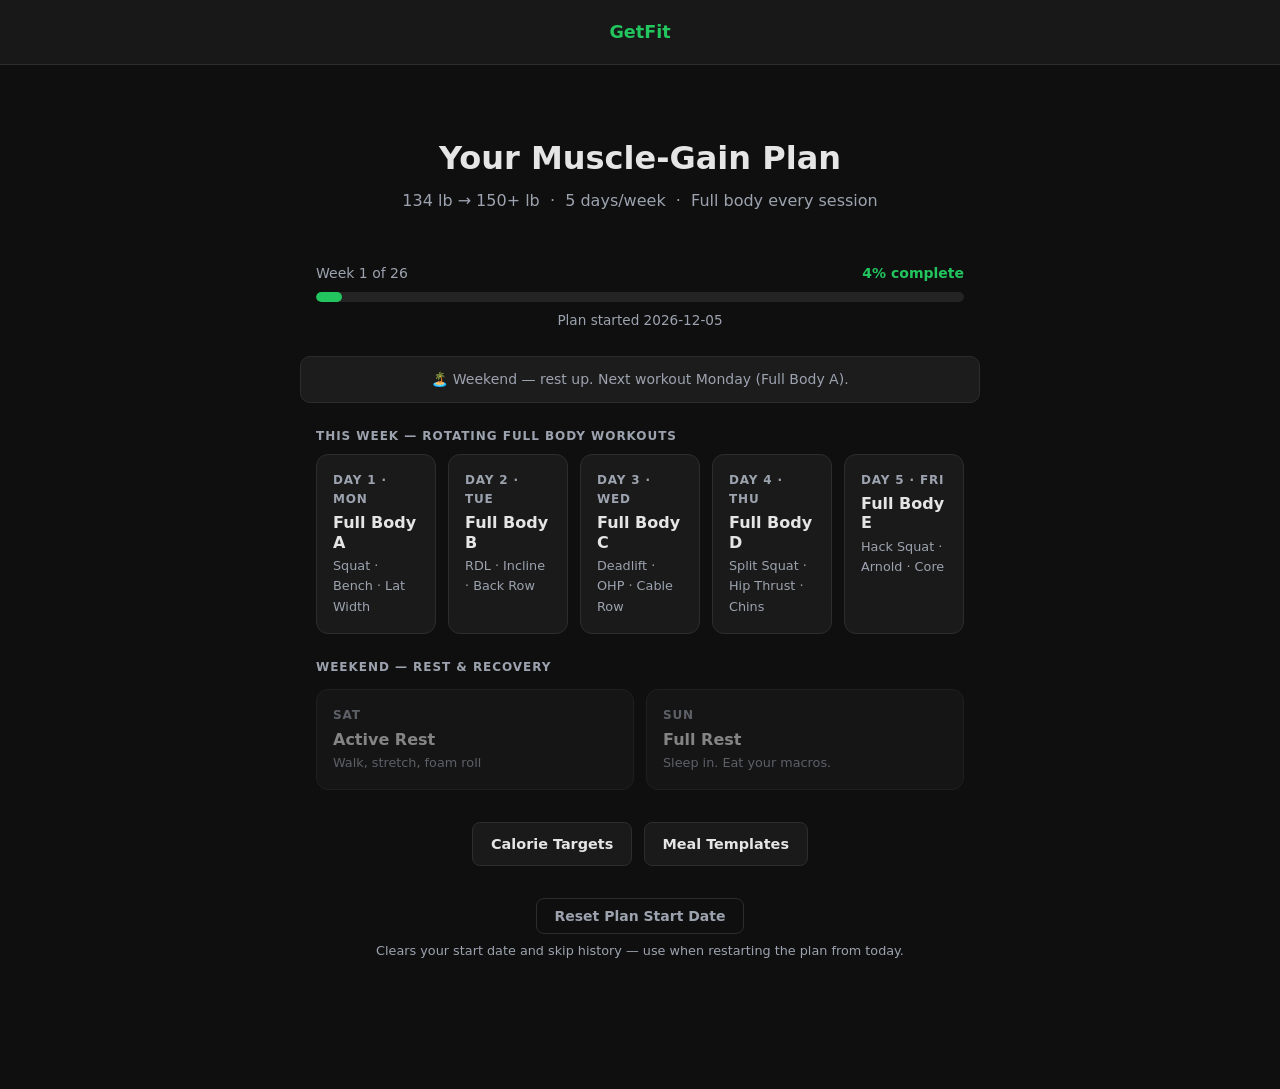
==== commit 4419794c: "feat: full-body rotating split — days 4-5, index, tracker" ====
--- a/workouts/index.html
+++ b/workouts/index.html
@@ -8,12 +8,12 @@
   <style>
     .hero{text-align:center;padding:2.5rem 1rem 1.5rem}
     .hero h1{font-size:2rem;font-weight:800;margin:0 0 .25rem}
-    .hero p{color:var(--text-muted);margin:0}
+    .hero p{color:var(--muted);margin:0}
     .progress-section{max-width:680px;margin:1.5rem auto;padding:0 1rem}
-    .progress-header{display:flex;justify-content:space-between;align-items:baseline;margin-bottom:.5rem;font-size:.875rem;color:var(--text-muted)}
-    .progress-bar{background:var(--surface-2);border-radius:999px;height:10px;overflow:hidden}
+    .progress-header{display:flex;justify-content:space-between;align-items:baseline;margin-bottom:.5rem;font-size:.875rem;color:var(--muted)}
+    .progress-bar{background:var(--surface2);border-radius:999px;height:10px;overflow:hidden}
     .progress-fill{background:var(--accent);height:100%;border-radius:999px;transition:width .4s ease}
-    .week-label{font-size:.75rem;text-transform:uppercase;letter-spacing:.08em;color:var(--text-muted);font-weight:600;max-width:680px;margin:1.5rem auto .5rem;padding:0 1rem}
+    .week-label{font-size:.75rem;text-transform:uppercase;letter-spacing:.08em;color:var(--muted);font-weight:600;max-width:680px;margin:1.5rem auto .5rem;padding:0 1rem}
     .week-grid{display:grid;grid-template-columns:repeat(5,1fr);gap:.75rem;max-width:680px;margin:0 auto;padding:0 1rem}
     @media(max-width:520px){.week-grid{grid-template-columns:1fr 1fr}}
     .day-card{background:var(--surface);border:1px solid var(--border);border-radius:12px;padding:1rem;text-decoration:none;color:var(--text);display:flex;flex-direction:column;gap:.25rem;transition:border-color .2s,transform .15s}
@@ -21,9 +21,9 @@
     .day-card.today{border-color:var(--accent);box-shadow:0 0 0 2px rgba(34,197,94,.2)}
     .day-card.today .card-day-num{color:var(--accent)}
     .day-card.rest-card{opacity:.55;cursor:default;pointer-events:none}
-    .card-day-num{font-size:.75rem;font-weight:700;text-transform:uppercase;letter-spacing:.07em;color:var(--text-muted)}
+    .card-day-num{font-size:.75rem;font-weight:700;text-transform:uppercase;letter-spacing:.07em;color:var(--muted)}
     .card-day-name{font-size:1rem;font-weight:700;line-height:1.2}
-    .card-split{font-size:.8rem;color:var(--text-muted)}
+    .card-split{font-size:.8rem;color:var(--muted)}
     .today-badge{display:inline-block;font-size:.65rem;font-weight:700;text-transform:uppercase;letter-spacing:.07em;background:var(--accent);color:#000;border-radius:4px;padding:.1rem .35rem;margin-top:.25rem;align-self:flex-start}
     .next-badge{display:inline-block;font-size:.65rem;font-weight:700;text-transform:uppercase;letter-spacing:.07em;background:#1d4ed8;color:#fff;border-radius:4px;padding:.1rem .35rem;margin-top:.25rem;align-self:flex-start}
     .weekend-grid{display:grid;grid-template-columns:1fr 1fr;gap:.75rem;max-width:680px;margin:.75rem auto 0;padding:0 1rem}
@@ -31,24 +31,22 @@
     .links-row a{background:var(--surface);border:1px solid var(--border);border-radius:8px;padding:.6rem 1.1rem;color:var(--text);text-decoration:none;font-size:.9rem;font-weight:600;transition:border-color .2s}
     .links-row a:hover{border-color:var(--accent)}
     .reset-row{text-align:center;max-width:680px;margin:2rem auto 3rem;padding:0 1rem}
-    .reset-row p{font-size:.8rem;color:var(--text-muted);margin:.4rem 0 0}
-    #plan-start-info{font-size:.85rem;color:var(--text-muted);text-align:center;margin:.5rem 0 0}
+    .reset-row p{font-size:.8rem;color:var(--muted);margin:.4rem 0 0}
+    #plan-start-info{font-size:.85rem;color:var(--muted);text-align:center;margin:.5rem 0 0}
     .skip-banner{display:none;max-width:680px;margin:.75rem auto 0;padding:.7rem 1rem;background:#1c1c1c;border:1px solid #f59e0b;border-radius:10px;color:#f59e0b;font-size:.875rem;font-weight:500}
     .skip-banner.show{display:block}
-    .rest-banner{display:none;max-width:680px;margin:.75rem auto 0;padding:.7rem 1rem;background:#1c1c1c;border:1px solid var(--border);border-radius:10px;color:var(--text-muted);font-size:.875rem}
+    .rest-banner{display:none;max-width:680px;margin:.75rem auto 0;padding:.7rem 1rem;background:#1c1c1c;border:1px solid var(--border);border-radius:10px;color:var(--muted);font-size:.875rem}
     .rest-banner.show{display:block}
   </style>
 </head>
 <body>
-
 <nav class="site-nav" style="justify-content:center">
   <a class="nav-home" href="index.html" style="font-weight:800;font-size:1.1rem">GetFit</a>
 </nav>
-
 <div class="page">
   <div class="hero">
     <h1>Your Muscle-Gain Plan</h1>
-    <p>134 lb → 150+ lb &nbsp;·&nbsp; 5 days/week &nbsp;·&nbsp; 45 min sessions</p>
+    <p>134 lb → 150+ lb &nbsp;·&nbsp; 5 days/week &nbsp;·&nbsp; Full body every session</p>
   </div>
 
   <div class="progress-section">
@@ -61,36 +59,35 @@
   </div>
 
   <div class="skip-banner" id="skip-banner"></div>
-  <div class="rest-banner" id="rest-banner">🏝️ Weekend — rest up. Next workout Monday (Push).
-  </div>
+  <div class="rest-banner" id="rest-banner">🏝️ Weekend — rest up. Next workout Monday (Full Body A).</div>
 
-  <p class="week-label">This Week — Weekday Workouts</p>
+  <p class="week-label">This Week — Rotating Full Body Workouts</p>
 
   <div class="week-grid">
     <a class="day-card" data-day="1" href="day1-push.html">
       <span class="card-day-num">Day 1 · Mon</span>
-      <span class="card-day-name">Push</span>
-      <span class="card-split">Chest &amp; Shoulders</span>
+      <span class="card-day-name">Full Body A</span>
+      <span class="card-split">Squat · Bench · Lat Width</span>
     </a>
     <a class="day-card" data-day="2" href="day2-pull.html">
       <span class="card-day-num">Day 2 · Tue</span>
-      <span class="card-day-name">Pull</span>
-      <span class="card-split">Back &amp; Biceps</span>
+      <span class="card-day-name">Full Body B</span>
+      <span class="card-split">RDL · Incline · Back Row</span>
     </a>
     <a class="day-card" data-day="3" href="day3-legs.html">
       <span class="card-day-num">Day 3 · Wed</span>
-      <span class="card-day-name">Legs</span>
-      <span class="card-split">Quads &amp; Hamstrings</span>
+      <span class="card-day-name">Full Body C</span>
+      <span class="card-split">Deadlift · OHP · Cable Row</span>
     </a>
     <a class="day-card" data-day="4" href="day4-upper.html">
       <span class="card-day-num">Day 4 · Thu</span>
-      <span class="card-day-name">Upper</span>
-      <span class="card-split">Shoulders &amp; Arms</span>
+      <span class="card-day-name">Full Body D</span>
+      <span class="card-split">Split Squat · Hip Thrust · Chins</span>
     </a>
     <a class="day-card" data-day="5" href="day5-lower.html">
       <span class="card-day-num">Day 5 · Fri</span>
-      <span class="card-day-name">Lower</span>
-      <span class="card-split">Deadlift &amp; Glutes</span>
+      <span class="card-day-name">Full Body E</span>
+      <span class="card-split">Hack Squat · Arnold · Core</span>
     </a>
   </div>
 
@@ -122,96 +119,73 @@
 <script src="../assets/tracker.js"></script>
 <script>
 (function () {
-  var DAY_NAMES    = ['','Push','Pull','Legs','Upper','Lower'];
-  var DAY_SUBS     = ['','Chest & Shoulders','Back & Biceps','Quads & Hamstrings','Shoulders & Arms','Deadlift & Glutes'];
-  var DAY_FILES    = ['','day1-push.html','day2-pull.html','day3-legs.html','day4-upper.html','day5-lower.html'];
+  var DAY_NAMES    = ['','Full Body A','Full Body B','Full Body C','Full Body D','Full Body E'];
   var WEEKDAY_NAMES= ['','Monday','Tuesday','Wednesday','Thursday','Friday'];
-
-  var KEY_START = 'getfit_start_date';
-  var KEY_SKIPS = 'getfit_skips';
+  var KEY_START    = 'getfit_start_date';
+  var KEY_SKIPS    = 'getfit_skips';
 
   function todayISO() { return new Date().toISOString().slice(0,10); }
   function getStart() { var s=localStorage.getItem(KEY_START); if(!s){s=todayISO();localStorage.setItem(KEY_START,s);} return s; }
   function getSkips() { try{return JSON.parse(localStorage.getItem(KEY_SKIPS)||'[]');}catch(e){return[];} }
 
   function weeksElapsed() {
-    var start = new Date(getStart()+'T00:00:00');
-    var now   = new Date(todayISO()+'T00:00:00');
+    var start=new Date(getStart()+'T00:00:00'), now=new Date(todayISO()+'T00:00:00');
     return Math.floor((now-start)/(7*86400000))+1;
   }
 
   function initIndex() {
-    var dow    = new Date().getDay(); // 0=Sun 1=Mon…5=Fri 6=Sat
-    var today  = todayISO();
-    var skips  = getSkips();
+    var dow          = new Date().getDay();
+    var today        = todayISO();
+    var skips        = getSkips();
     var skippedToday = skips.indexOf(today) !== -1;
     var isWeekend    = (dow === 0 || dow === 6);
 
-    // Progress bar (26-week plan from start date)
-    var week = Math.min(weeksElapsed(), 26);
-    var pct  = Math.round((week/26)*100);
-    var fill = document.getElementById('progress-fill');
-    var lbl  = document.getElementById('progress-lbl');
-    var pctEl= document.getElementById('progress-pct');
-    if(fill)  fill.style.width = pct+'%';
-    if(lbl)   lbl.textContent  = 'Week '+week+' of 26';
-    if(pctEl) pctEl.textContent = pct+'% complete';
+    var week=Math.min(weeksElapsed(),26), pct=Math.round((week/26)*100);
+    var fill=document.getElementById('progress-fill');
+    var lbl=document.getElementById('progress-lbl');
+    var pctEl=document.getElementById('progress-pct');
+    if(fill)  fill.style.width=pct+'%';
+    if(lbl)   lbl.textContent='Week '+week+' of 26';
+    if(pctEl) pctEl.textContent=pct+'% complete';
 
-    // Start date info
-    var info = document.getElementById('plan-start-info');
-    if(info) {
-      var parts = ['Plan started '+getStart()];
+    var info=document.getElementById('plan-start-info');
+    if(info){
+      var parts=['Plan started '+getStart()];
       if(skips.length) parts.push(skips.length+' day(s) skipped');
-      info.textContent = parts.join(' · ');
+      info.textContent=parts.join(' · ');
     }
 
-    // Weekend banner
-    if(isWeekend) {
-      document.getElementById('rest-banner').classList.add('show');
-      return;
-    }
+    if(isWeekend){ document.getElementById('rest-banner').classList.add('show'); return; }
 
-    // Today’s workout day (1-5) or next if skipped
-    var todayDay = skippedToday ? (dow >= 5 ? 1 : dow+1) : dow;
+    var todayDay = skippedToday ? (dow>=5?1:dow+1) : dow;
 
-    // Highlight cards
-    var cards = document.querySelectorAll('.day-card[data-day]');
-    for(var i=0;i<cards.length;i++) {
-      var card = cards[i];
-      var cardDay = parseInt(card.getAttribute('data-day'),10);
-      if(cardDay === dow && !skippedToday) {
+    var cards=document.querySelectorAll('.day-card[data-day]');
+    for(var i=0;i<cards.length;i++){
+      var card=cards[i];
+      var cd=parseInt(card.getAttribute('data-day'),10);
+      if(cd===dow && !skippedToday){
         card.classList.add('today');
-        var badge = document.createElement('span');
-        badge.className = 'today-badge';
-        badge.textContent = 'Today';
-        card.appendChild(badge);
-      } else if(cardDay === todayDay && skippedToday) {
+        var b=document.createElement('span'); b.className='today-badge'; b.textContent='Today';
+        card.appendChild(b);
+      } else if(cd===todayDay && skippedToday){
         card.classList.add('today');
-        var next = document.createElement('span');
-        next.className = 'next-badge';
-        next.textContent = 'Next Up';
-        card.appendChild(next);
+        var n=document.createElement('span'); n.className='next-badge'; n.textContent='Next Up';
+        card.appendChild(n);
       }
     }
 
-    // Skip banner
-    if(skippedToday) {
-      var skippedName = DAY_NAMES[dow] || 'workout';
-      var nextDay     = dow >= 5 ? 1 : dow+1;
-      var nextName    = DAY_NAMES[nextDay];
-      var nextWeekday = WEEKDAY_NAMES[nextDay];
-      var banner = document.getElementById('skip-banner');
-      banner.textContent = '⏭️ '+WEEKDAY_NAMES[dow]+'’s '+skippedName+' skipped — next up: '+nextName+' ('+nextWeekday+')';
+    if(skippedToday){
+      var nd=dow>=5?1:dow+1;
+      var banner=document.getElementById('skip-banner');
+      banner.textContent='⏭️ '+WEEKDAY_NAMES[dow]+"'s "+DAY_NAMES[dow]+' skipped — next up: '+DAY_NAMES[nd]+' ('+WEEKDAY_NAMES[nd]+')';
       banner.classList.add('show');
     }
   }
 
-  if(document.readyState==='loading') {
-    document.addEventListener('DOMContentLoaded', initIndex);
-  } else {
-    initIndex();
-  }
+  if(document.readyState==='loading'){
+    document.addEventListener('DOMContentLoaded',initIndex);
+  } else { initIndex(); }
 }());
 </script>
 </body>
-</html>
+</html>
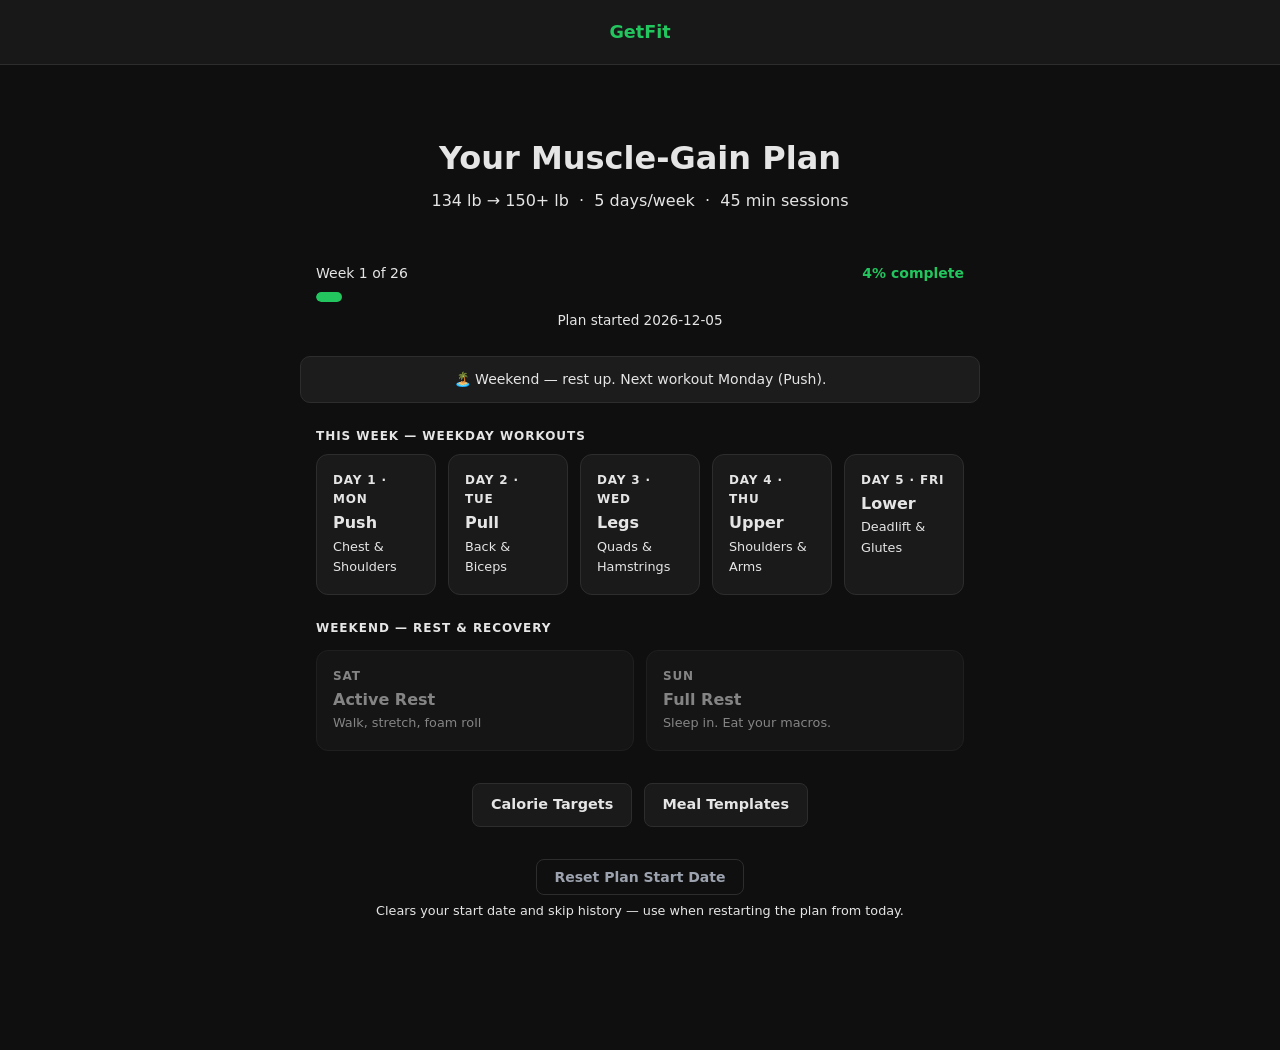
==== commit fcf92717: "Resolve conflicts — sync tracker.js and index.html with main Both files in main already contain the " ====
--- a/workouts/index.html
+++ b/workouts/index.html
@@ -8,12 +8,12 @@
   <style>
     .hero{text-align:center;padding:2.5rem 1rem 1.5rem}
     .hero h1{font-size:2rem;font-weight:800;margin:0 0 .25rem}
-    .hero p{color:var(--muted);margin:0}
+    .hero p{color:var(--text-muted);margin:0}
     .progress-section{max-width:680px;margin:1.5rem auto;padding:0 1rem}
-    .progress-header{display:flex;justify-content:space-between;align-items:baseline;margin-bottom:.5rem;font-size:.875rem;color:var(--muted)}
-    .progress-bar{background:var(--surface2);border-radius:999px;height:10px;overflow:hidden}
+    .progress-header{display:flex;justify-content:space-between;align-items:baseline;margin-bottom:.5rem;font-size:.875rem;color:var(--text-muted)}
+    .progress-bar{background:var(--surface-2);border-radius:999px;height:10px;overflow:hidden}
     .progress-fill{background:var(--accent);height:100%;border-radius:999px;transition:width .4s ease}
-    .week-label{font-size:.75rem;text-transform:uppercase;letter-spacing:.08em;color:var(--muted);font-weight:600;max-width:680px;margin:1.5rem auto .5rem;padding:0 1rem}
+    .week-label{font-size:.75rem;text-transform:uppercase;letter-spacing:.08em;color:var(--text-muted);font-weight:600;max-width:680px;margin:1.5rem auto .5rem;padding:0 1rem}
     .week-grid{display:grid;grid-template-columns:repeat(5,1fr);gap:.75rem;max-width:680px;margin:0 auto;padding:0 1rem}
     @media(max-width:520px){.week-grid{grid-template-columns:1fr 1fr}}
     .day-card{background:var(--surface);border:1px solid var(--border);border-radius:12px;padding:1rem;text-decoration:none;color:var(--text);display:flex;flex-direction:column;gap:.25rem;transition:border-color .2s,transform .15s}
@@ -21,9 +21,9 @@
     .day-card.today{border-color:var(--accent);box-shadow:0 0 0 2px rgba(34,197,94,.2)}
     .day-card.today .card-day-num{color:var(--accent)}
     .day-card.rest-card{opacity:.55;cursor:default;pointer-events:none}
-    .card-day-num{font-size:.75rem;font-weight:700;text-transform:uppercase;letter-spacing:.07em;color:var(--muted)}
+    .card-day-num{font-size:.75rem;font-weight:700;text-transform:uppercase;letter-spacing:.07em;color:var(--text-muted)}
     .card-day-name{font-size:1rem;font-weight:700;line-height:1.2}
-    .card-split{font-size:.8rem;color:var(--muted)}
+    .card-split{font-size:.8rem;color:var(--text-muted)}
     .today-badge{display:inline-block;font-size:.65rem;font-weight:700;text-transform:uppercase;letter-spacing:.07em;background:var(--accent);color:#000;border-radius:4px;padding:.1rem .35rem;margin-top:.25rem;align-self:flex-start}
     .next-badge{display:inline-block;font-size:.65rem;font-weight:700;text-transform:uppercase;letter-spacing:.07em;background:#1d4ed8;color:#fff;border-radius:4px;padding:.1rem .35rem;margin-top:.25rem;align-self:flex-start}
     .weekend-grid{display:grid;grid-template-columns:1fr 1fr;gap:.75rem;max-width:680px;margin:.75rem auto 0;padding:0 1rem}
@@ -31,22 +31,24 @@
     .links-row a{background:var(--surface);border:1px solid var(--border);border-radius:8px;padding:.6rem 1.1rem;color:var(--text);text-decoration:none;font-size:.9rem;font-weight:600;transition:border-color .2s}
     .links-row a:hover{border-color:var(--accent)}
     .reset-row{text-align:center;max-width:680px;margin:2rem auto 3rem;padding:0 1rem}
-    .reset-row p{font-size:.8rem;color:var(--muted);margin:.4rem 0 0}
-    #plan-start-info{font-size:.85rem;color:var(--muted);text-align:center;margin:.5rem 0 0}
+    .reset-row p{font-size:.8rem;color:var(--text-muted);margin:.4rem 0 0}
+    #plan-start-info{font-size:.85rem;color:var(--text-muted);text-align:center;margin:.5rem 0 0}
     .skip-banner{display:none;max-width:680px;margin:.75rem auto 0;padding:.7rem 1rem;background:#1c1c1c;border:1px solid #f59e0b;border-radius:10px;color:#f59e0b;font-size:.875rem;font-weight:500}
     .skip-banner.show{display:block}
-    .rest-banner{display:none;max-width:680px;margin:.75rem auto 0;padding:.7rem 1rem;background:#1c1c1c;border:1px solid var(--border);border-radius:10px;color:var(--muted);font-size:.875rem}
+    .rest-banner{display:none;max-width:680px;margin:.75rem auto 0;padding:.7rem 1rem;background:#1c1c1c;border:1px solid var(--border);border-radius:10px;color:var(--text-muted);font-size:.875rem}
     .rest-banner.show{display:block}
   </style>
 </head>
 <body>
+
 <nav class="site-nav" style="justify-content:center">
   <a class="nav-home" href="index.html" style="font-weight:800;font-size:1.1rem">GetFit</a>
 </nav>
+
 <div class="page">
   <div class="hero">
     <h1>Your Muscle-Gain Plan</h1>
-    <p>134 lb → 150+ lb &nbsp;·&nbsp; 5 days/week &nbsp;·&nbsp; Full body every session</p>
+    <p>134 lb → 150+ lb &nbsp;·&nbsp; 5 days/week &nbsp;·&nbsp; 45 min sessions</p>
   </div>
 
   <div class="progress-section">
@@ -59,35 +61,35 @@
   </div>
 
   <div class="skip-banner" id="skip-banner"></div>
-  <div class="rest-banner" id="rest-banner">🏝️ Weekend — rest up. Next workout Monday (Full Body A).</div>
+  <div class="rest-banner" id="rest-banner">🏝️ Weekend — rest up. Next workout Monday (Push).</div>
 
-  <p class="week-label">This Week — Rotating Full Body Workouts</p>
+  <p class="week-label">This Week — Weekday Workouts</p>
 
   <div class="week-grid">
     <a class="day-card" data-day="1" href="day1-push.html">
       <span class="card-day-num">Day 1 · Mon</span>
-      <span class="card-day-name">Full Body A</span>
-      <span class="card-split">Squat · Bench · Lat Width</span>
+      <span class="card-day-name">Push</span>
+      <span class="card-split">Chest &amp; Shoulders</span>
     </a>
     <a class="day-card" data-day="2" href="day2-pull.html">
       <span class="card-day-num">Day 2 · Tue</span>
-      <span class="card-day-name">Full Body B</span>
-      <span class="card-split">RDL · Incline · Back Row</span>
+      <span class="card-day-name">Pull</span>
+      <span class="card-split">Back &amp; Biceps</span>
     </a>
     <a class="day-card" data-day="3" href="day3-legs.html">
       <span class="card-day-num">Day 3 · Wed</span>
-      <span class="card-day-name">Full Body C</span>
-      <span class="card-split">Deadlift · OHP · Cable Row</span>
+      <span class="card-day-name">Legs</span>
+      <span class="card-split">Quads &amp; Hamstrings</span>
     </a>
     <a class="day-card" data-day="4" href="day4-upper.html">
       <span class="card-day-num">Day 4 · Thu</span>
-      <span class="card-day-name">Full Body D</span>
-      <span class="card-split">Split Squat · Hip Thrust · Chins</span>
+      <span class="card-day-name">Upper</span>
+      <span class="card-split">Shoulders &amp; Arms</span>
     </a>
     <a class="day-card" data-day="5" href="day5-lower.html">
       <span class="card-day-num">Day 5 · Fri</span>
-      <span class="card-day-name">Full Body E</span>
-      <span class="card-split">Hack Squat · Arnold · Core</span>
+      <span class="card-day-name">Lower</span>
+      <span class="card-split">Deadlift &amp; Glutes</span>
     </a>
   </div>
 
@@ -119,7 +121,7 @@
 <script src="../assets/tracker.js"></script>
 <script>
 (function () {
-  var DAY_NAMES    = ['','Full Body A','Full Body B','Full Body C','Full Body D','Full Body E'];
+  var DAY_NAMES    = ['','Push','Pull','Legs','Upper','Lower'];
   var WEEKDAY_NAMES= ['','Monday','Tuesday','Wednesday','Thursday','Friday'];
   var KEY_START    = 'getfit_start_date';
   var KEY_SKIPS    = 'getfit_skips';
@@ -140,6 +142,7 @@
     var skippedToday = skips.indexOf(today) !== -1;
     var isWeekend    = (dow === 0 || dow === 6);
 
+    // Progress bar
     var week=Math.min(weeksElapsed(),26), pct=Math.round((week/26)*100);
     var fill=document.getElementById('progress-fill');
     var lbl=document.getElementById('progress-lbl');
@@ -148,6 +151,7 @@
     if(lbl)   lbl.textContent='Week '+week+' of 26';
     if(pctEl) pctEl.textContent=pct+'% complete';
 
+    // Start date info
     var info=document.getElementById('plan-start-info');
     if(info){
       var parts=['Plan started '+getStart()];
@@ -155,10 +159,13 @@
       info.textContent=parts.join(' · ');
     }
 
+    // Weekend
     if(isWeekend){ document.getElementById('rest-banner').classList.add('show'); return; }
 
+    // Today's day number (or next if skipped)
     var todayDay = skippedToday ? (dow>=5?1:dow+1) : dow;
 
+    // Highlight cards
     var cards=document.querySelectorAll('.day-card[data-day]');
     for(var i=0;i<cards.length;i++){
       var card=cards[i];
@@ -174,10 +181,11 @@
       }
     }
 
+    // Skip banner
     if(skippedToday){
       var nd=dow>=5?1:dow+1;
       var banner=document.getElementById('skip-banner');
-      banner.textContent='⏭️ '+WEEKDAY_NAMES[dow]+"'s "+DAY_NAMES[dow]+' skipped — next up: '+DAY_NAMES[nd]+' ('+WEEKDAY_NAMES[nd]+')';
+      banner.textContent='⏭️ '+WEEKDAY_NAMES[dow]+'’s '+DAY_NAMES[dow]+' skipped — next up: '+DAY_NAMES[nd]+' ('+WEEKDAY_NAMES[nd]+')';
       banner.classList.add('show');
     }
   }
@@ -188,4 +196,4 @@
 }());
 </script>
 </body>
-</html>+</html>
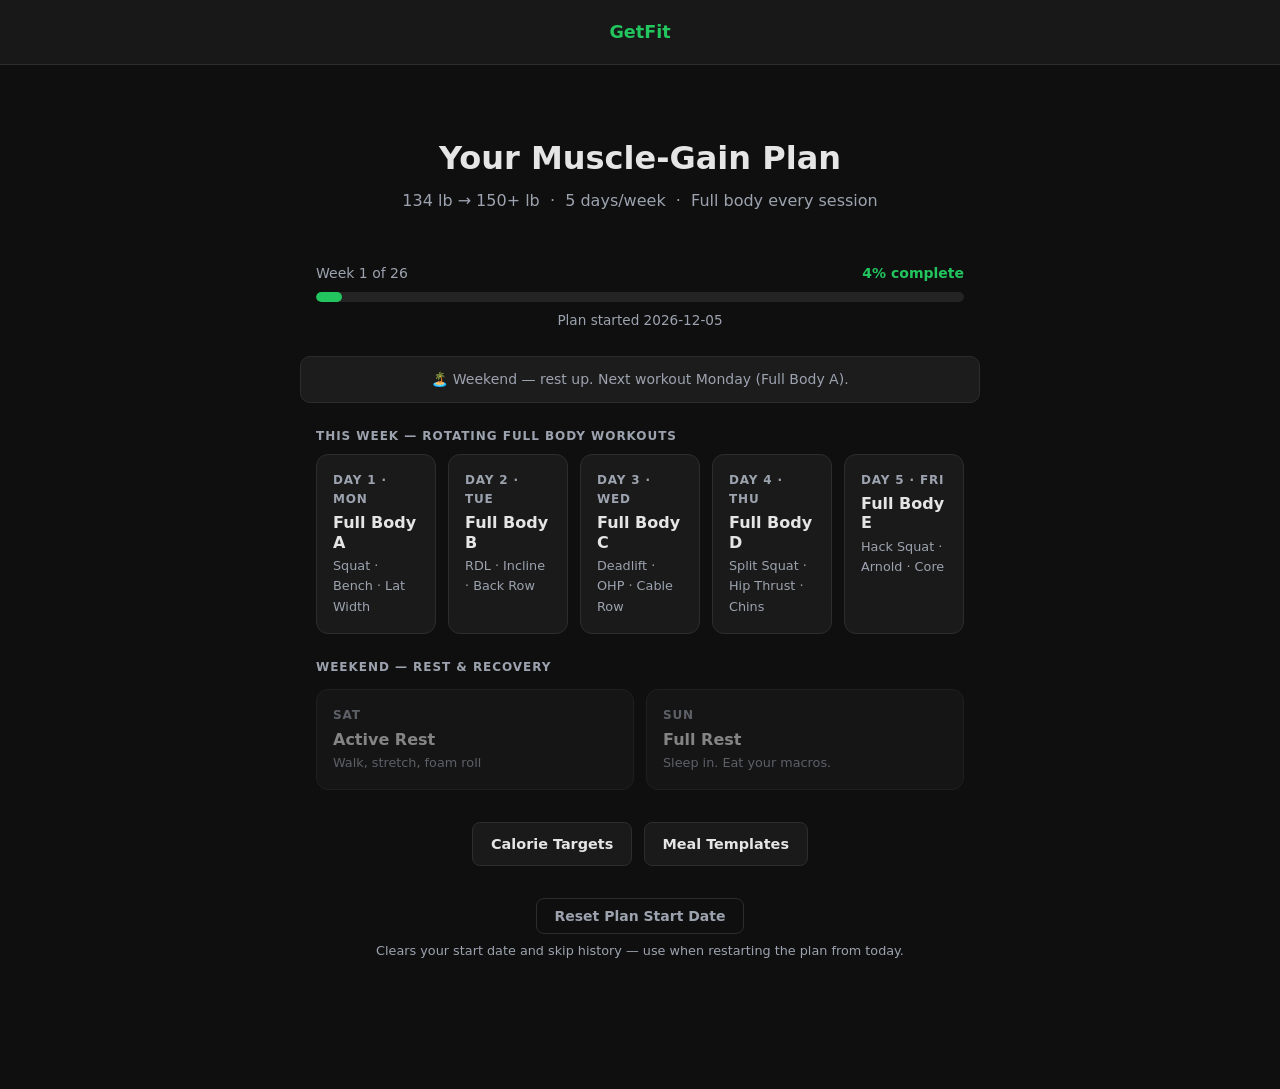
==== commit c1a51d70: "Resolve conflicts — sync to main (Full Body split + PWA) main moved forward with two merges: the ful" ====
--- a/workouts/index.html
+++ b/workouts/index.html
@@ -8,12 +8,12 @@
   <style>
     .hero{text-align:center;padding:2.5rem 1rem 1.5rem}
     .hero h1{font-size:2rem;font-weight:800;margin:0 0 .25rem}
-    .hero p{color:var(--text-muted);margin:0}
+    .hero p{color:var(--muted);margin:0}
     .progress-section{max-width:680px;margin:1.5rem auto;padding:0 1rem}
-    .progress-header{display:flex;justify-content:space-between;align-items:baseline;margin-bottom:.5rem;font-size:.875rem;color:var(--text-muted)}
-    .progress-bar{background:var(--surface-2);border-radius:999px;height:10px;overflow:hidden}
+    .progress-header{display:flex;justify-content:space-between;align-items:baseline;margin-bottom:.5rem;font-size:.875rem;color:var(--muted)}
+    .progress-bar{background:var(--surface2);border-radius:999px;height:10px;overflow:hidden}
     .progress-fill{background:var(--accent);height:100%;border-radius:999px;transition:width .4s ease}
-    .week-label{font-size:.75rem;text-transform:uppercase;letter-spacing:.08em;color:var(--text-muted);font-weight:600;max-width:680px;margin:1.5rem auto .5rem;padding:0 1rem}
+    .week-label{font-size:.75rem;text-transform:uppercase;letter-spacing:.08em;color:var(--muted);font-weight:600;max-width:680px;margin:1.5rem auto .5rem;padding:0 1rem}
     .week-grid{display:grid;grid-template-columns:repeat(5,1fr);gap:.75rem;max-width:680px;margin:0 auto;padding:0 1rem}
     @media(max-width:520px){.week-grid{grid-template-columns:1fr 1fr}}
     .day-card{background:var(--surface);border:1px solid var(--border);border-radius:12px;padding:1rem;text-decoration:none;color:var(--text);display:flex;flex-direction:column;gap:.25rem;transition:border-color .2s,transform .15s}
@@ -21,9 +21,9 @@
     .day-card.today{border-color:var(--accent);box-shadow:0 0 0 2px rgba(34,197,94,.2)}
     .day-card.today .card-day-num{color:var(--accent)}
     .day-card.rest-card{opacity:.55;cursor:default;pointer-events:none}
-    .card-day-num{font-size:.75rem;font-weight:700;text-transform:uppercase;letter-spacing:.07em;color:var(--text-muted)}
+    .card-day-num{font-size:.75rem;font-weight:700;text-transform:uppercase;letter-spacing:.07em;color:var(--muted)}
     .card-day-name{font-size:1rem;font-weight:700;line-height:1.2}
-    .card-split{font-size:.8rem;color:var(--text-muted)}
+    .card-split{font-size:.8rem;color:var(--muted)}
     .today-badge{display:inline-block;font-size:.65rem;font-weight:700;text-transform:uppercase;letter-spacing:.07em;background:var(--accent);color:#000;border-radius:4px;padding:.1rem .35rem;margin-top:.25rem;align-self:flex-start}
     .next-badge{display:inline-block;font-size:.65rem;font-weight:700;text-transform:uppercase;letter-spacing:.07em;background:#1d4ed8;color:#fff;border-radius:4px;padding:.1rem .35rem;margin-top:.25rem;align-self:flex-start}
     .weekend-grid{display:grid;grid-template-columns:1fr 1fr;gap:.75rem;max-width:680px;margin:.75rem auto 0;padding:0 1rem}
@@ -31,24 +31,22 @@
     .links-row a{background:var(--surface);border:1px solid var(--border);border-radius:8px;padding:.6rem 1.1rem;color:var(--text);text-decoration:none;font-size:.9rem;font-weight:600;transition:border-color .2s}
     .links-row a:hover{border-color:var(--accent)}
     .reset-row{text-align:center;max-width:680px;margin:2rem auto 3rem;padding:0 1rem}
-    .reset-row p{font-size:.8rem;color:var(--text-muted);margin:.4rem 0 0}
-    #plan-start-info{font-size:.85rem;color:var(--text-muted);text-align:center;margin:.5rem 0 0}
+    .reset-row p{font-size:.8rem;color:var(--muted);margin:.4rem 0 0}
+    #plan-start-info{font-size:.85rem;color:var(--muted);text-align:center;margin:.5rem 0 0}
     .skip-banner{display:none;max-width:680px;margin:.75rem auto 0;padding:.7rem 1rem;background:#1c1c1c;border:1px solid #f59e0b;border-radius:10px;color:#f59e0b;font-size:.875rem;font-weight:500}
     .skip-banner.show{display:block}
-    .rest-banner{display:none;max-width:680px;margin:.75rem auto 0;padding:.7rem 1rem;background:#1c1c1c;border:1px solid var(--border);border-radius:10px;color:var(--text-muted);font-size:.875rem}
+    .rest-banner{display:none;max-width:680px;margin:.75rem auto 0;padding:.7rem 1rem;background:#1c1c1c;border:1px solid var(--border);border-radius:10px;color:var(--muted);font-size:.875rem}
     .rest-banner.show{display:block}
   </style>
 </head>
 <body>
-
 <nav class="site-nav" style="justify-content:center">
   <a class="nav-home" href="index.html" style="font-weight:800;font-size:1.1rem">GetFit</a>
 </nav>
-
 <div class="page">
   <div class="hero">
     <h1>Your Muscle-Gain Plan</h1>
-    <p>134 lb → 150+ lb &nbsp;·&nbsp; 5 days/week &nbsp;·&nbsp; 45 min sessions</p>
+    <p>134 lb → 150+ lb &nbsp;·&nbsp; 5 days/week &nbsp;·&nbsp; Full body every session</p>
   </div>
 
   <div class="progress-section">
@@ -61,35 +59,35 @@
   </div>
 
   <div class="skip-banner" id="skip-banner"></div>
-  <div class="rest-banner" id="rest-banner">🏝️ Weekend — rest up. Next workout Monday (Push).</div>
+  <div class="rest-banner" id="rest-banner">🏝️ Weekend — rest up. Next workout Monday (Full Body A).</div>
 
-  <p class="week-label">This Week — Weekday Workouts</p>
+  <p class="week-label">This Week — Rotating Full Body Workouts</p>
 
   <div class="week-grid">
     <a class="day-card" data-day="1" href="day1-push.html">
       <span class="card-day-num">Day 1 · Mon</span>
-      <span class="card-day-name">Push</span>
-      <span class="card-split">Chest &amp; Shoulders</span>
+      <span class="card-day-name">Full Body A</span>
+      <span class="card-split">Squat · Bench · Lat Width</span>
     </a>
     <a class="day-card" data-day="2" href="day2-pull.html">
       <span class="card-day-num">Day 2 · Tue</span>
-      <span class="card-day-name">Pull</span>
-      <span class="card-split">Back &amp; Biceps</span>
+      <span class="card-day-name">Full Body B</span>
+      <span class="card-split">RDL · Incline · Back Row</span>
     </a>
     <a class="day-card" data-day="3" href="day3-legs.html">
       <span class="card-day-num">Day 3 · Wed</span>
-      <span class="card-day-name">Legs</span>
-      <span class="card-split">Quads &amp; Hamstrings</span>
+      <span class="card-day-name">Full Body C</span>
+      <span class="card-split">Deadlift · OHP · Cable Row</span>
     </a>
     <a class="day-card" data-day="4" href="day4-upper.html">
       <span class="card-day-num">Day 4 · Thu</span>
-      <span class="card-day-name">Upper</span>
-      <span class="card-split">Shoulders &amp; Arms</span>
+      <span class="card-day-name">Full Body D</span>
+      <span class="card-split">Split Squat · Hip Thrust · Chins</span>
     </a>
     <a class="day-card" data-day="5" href="day5-lower.html">
       <span class="card-day-num">Day 5 · Fri</span>
-      <span class="card-day-name">Lower</span>
-      <span class="card-split">Deadlift &amp; Glutes</span>
+      <span class="card-day-name">Full Body E</span>
+      <span class="card-split">Hack Squat · Arnold · Core</span>
     </a>
   </div>
 
@@ -121,7 +119,7 @@
 <script src="../assets/tracker.js"></script>
 <script>
 (function () {
-  var DAY_NAMES    = ['','Push','Pull','Legs','Upper','Lower'];
+  var DAY_NAMES    = ['','Full Body A','Full Body B','Full Body C','Full Body D','Full Body E'];
   var WEEKDAY_NAMES= ['','Monday','Tuesday','Wednesday','Thursday','Friday'];
   var KEY_START    = 'getfit_start_date';
   var KEY_SKIPS    = 'getfit_skips';
@@ -142,7 +140,6 @@
     var skippedToday = skips.indexOf(today) !== -1;
     var isWeekend    = (dow === 0 || dow === 6);
 
-    // Progress bar
     var week=Math.min(weeksElapsed(),26), pct=Math.round((week/26)*100);
     var fill=document.getElementById('progress-fill');
     var lbl=document.getElementById('progress-lbl');
@@ -151,7 +148,6 @@
     if(lbl)   lbl.textContent='Week '+week+' of 26';
     if(pctEl) pctEl.textContent=pct+'% complete';
 
-    // Start date info
     var info=document.getElementById('plan-start-info');
     if(info){
       var parts=['Plan started '+getStart()];
@@ -159,13 +155,10 @@
       info.textContent=parts.join(' · ');
     }
 
-    // Weekend
     if(isWeekend){ document.getElementById('rest-banner').classList.add('show'); return; }
 
-    // Today's day number (or next if skipped)
     var todayDay = skippedToday ? (dow>=5?1:dow+1) : dow;
 
-    // Highlight cards
     var cards=document.querySelectorAll('.day-card[data-day]');
     for(var i=0;i<cards.length;i++){
       var card=cards[i];
@@ -181,11 +174,10 @@
       }
     }
 
-    // Skip banner
     if(skippedToday){
       var nd=dow>=5?1:dow+1;
       var banner=document.getElementById('skip-banner');
-      banner.textContent='⏭️ '+WEEKDAY_NAMES[dow]+'’s '+DAY_NAMES[dow]+' skipped — next up: '+DAY_NAMES[nd]+' ('+WEEKDAY_NAMES[nd]+')';
+      banner.textContent='⏭️ '+WEEKDAY_NAMES[dow]+"'s "+DAY_NAMES[dow]+' skipped — next up: '+DAY_NAMES[nd]+' ('+WEEKDAY_NAMES[nd]+')';
       banner.classList.add('show');
     }
   }
